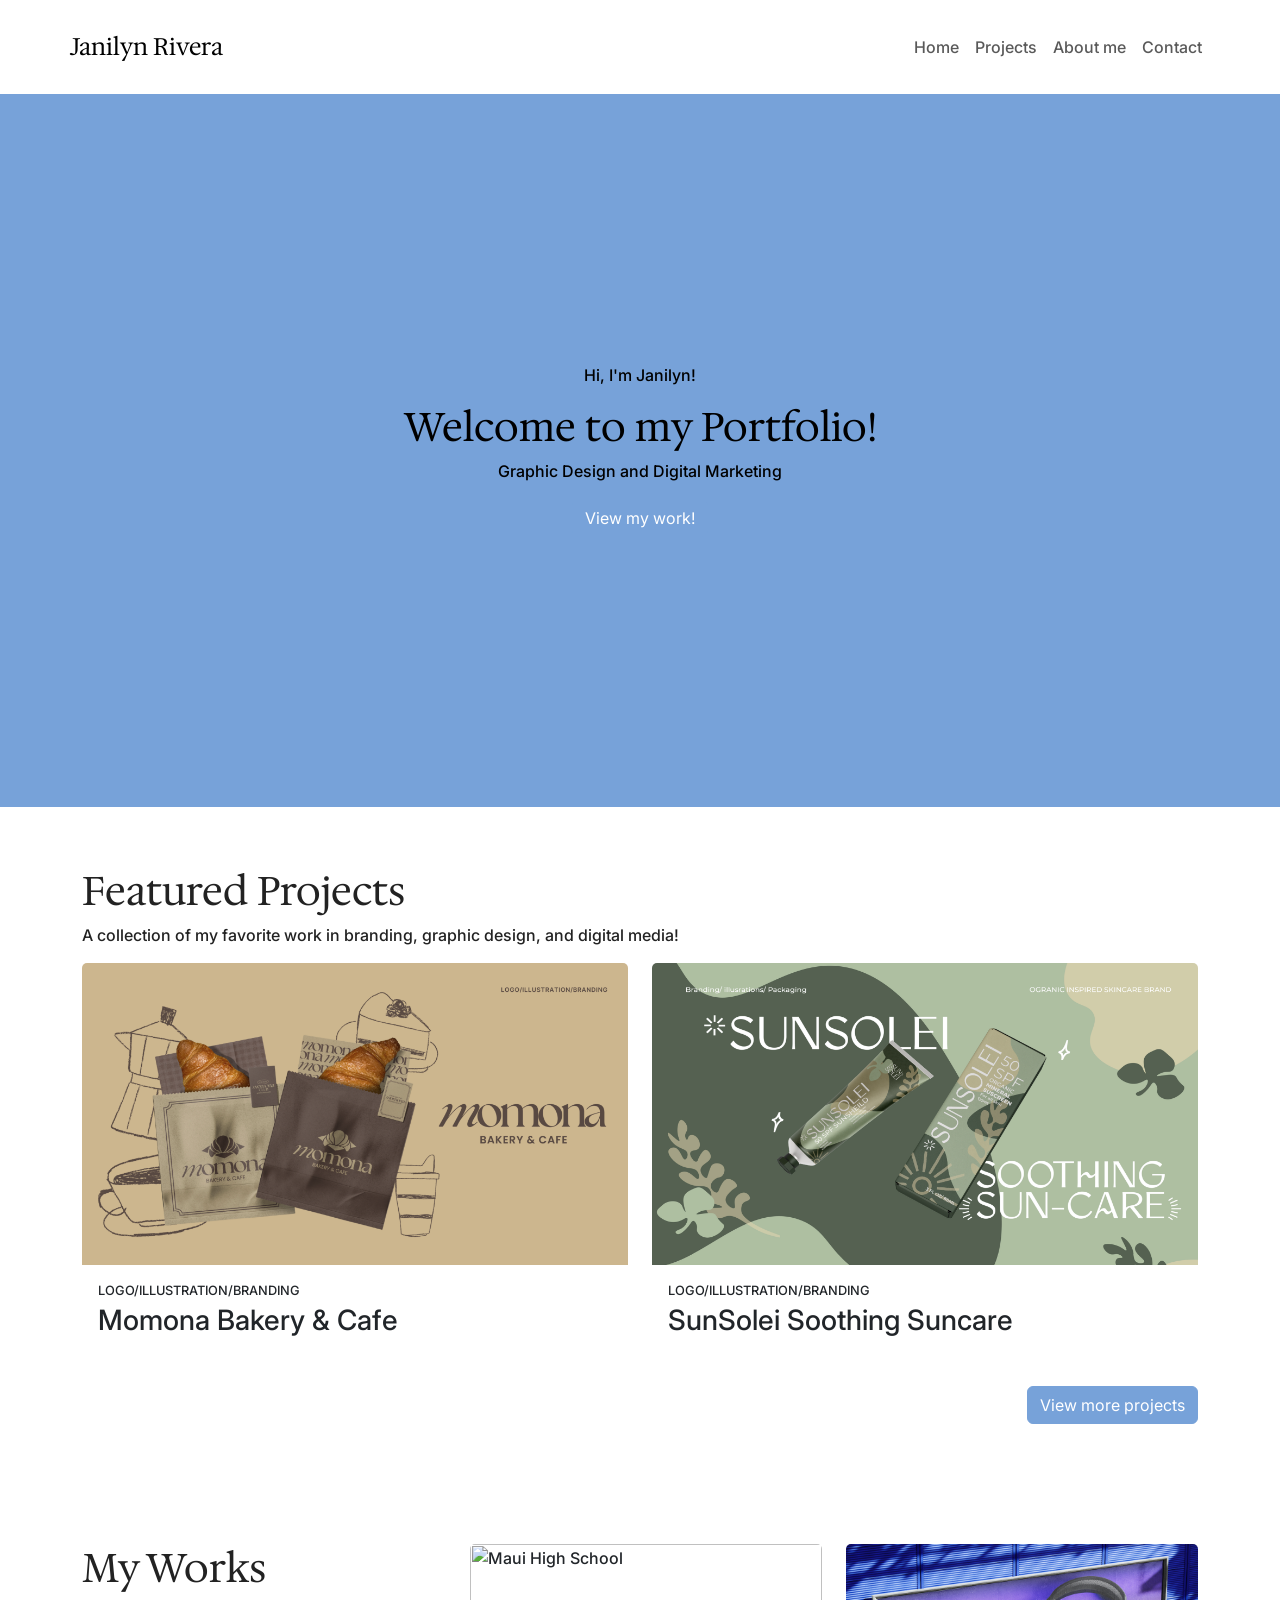
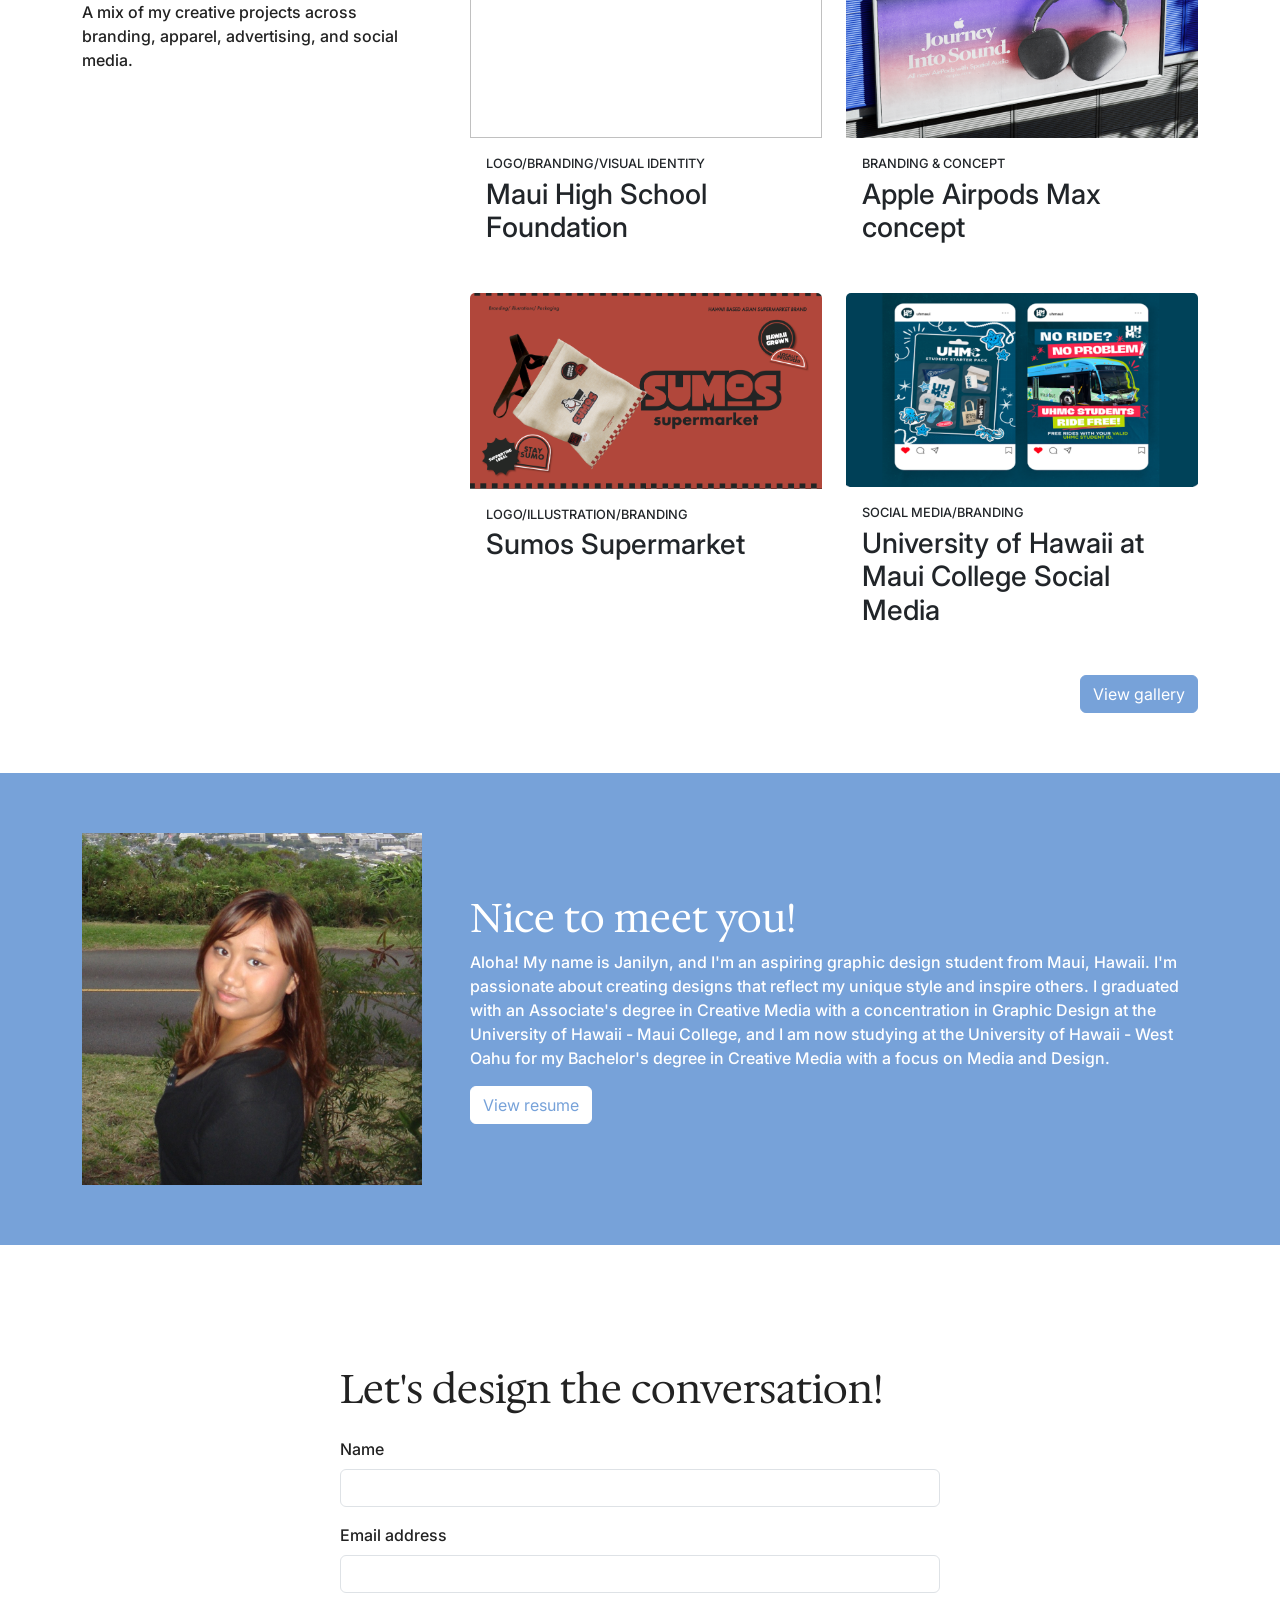
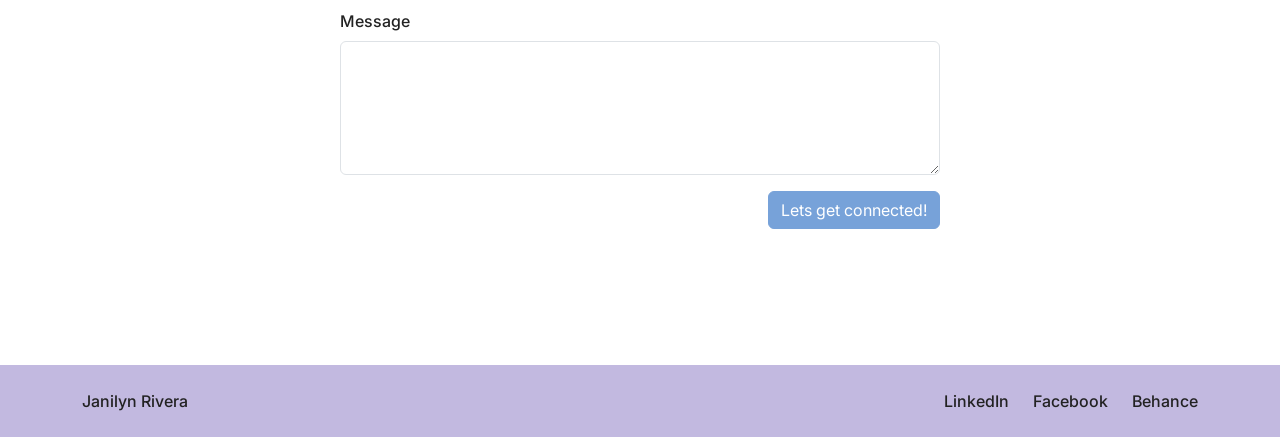
==== index.html @ 54dec03b "Add files via upload" ====
<html lang="en">
<head>
    <!-- REQUIRED: Meta Tags -->
    <meta charset="UTF-8">
    <meta name="viewport" content="width=device-width, initial-scale=1.0">

    <!-- REQUIRED: Page Title -->
    <title>Janilyn Rivera Portfolio</title>

    <!-- REQUIRED: Bootstrap CSS -->
    <link href="https://cdn.jsdelivr.net/npm/bootstrap@5.3.3/dist/css/bootstrap.min.css" rel="stylesheet" integrity="sha384-QWTKZyjpPEjISv5WaRU9OFeRpok6YctnYmDr5pNlyT2bRjXh0JMhjY6hW+ALEwIH" crossorigin="anonymous">

    <!-- REQUIRED: Your Custom CSS-->
    <link rel="stylesheet" href="css/style.css">

    <!-- REQUIRED: Google Font API -->
     <link href="https://fonts.googleapis.com/css2?family=Hedvig+Letters+Serif&family=Inter:wght@500;600&display=swap" rel="stylesheet">
</head>

<body>
<!-- Header Section -->
<header class="py-3">
    <nav class="navbar navbar-expand-lg container">
        <!-- Logo -->
        <a class="navbar-brand" href="#home">Janilyn Rivera</a>
        <button class="navbar-toggler" type="button" data-bs-toggle="collapse" data-bs-target="#navbarNav"
            aria-controls="navbarNav" aria-expanded="false" aria-label="Toggle navigation">
            <span class="navbar-toggler-icon"></span>
        </button>
        <div class="collapse navbar-collapse" id="navbarNav">
            <ul class="navbar-nav ms-auto">
                <!-- Menu Links -->
                <li class="nav-item"><a class="nav-link" href="#home">Home</a></li>
                <li class="nav-item"><a class="nav-link" href="Gallery.html">Projects</a></li>
                <li class="nav-item"><a class="nav-link" href="#about">About me</a></li>
                <li class="nav-item"><a class="nav-link" href="#contact">Contact</a></li>
            </ul>
        </div>
    </nav>
</header>

<!-- Start of Hero Section -->
<section class="hero">
  <div class="container text-center">
    <p>Hi, I'm Janilyn!</p>
         <h1>Welcome to my Portfolio!</h1>
      <p>Graphic Design and Digital Marketing</p>
          <a class="btn btn-primary" href="Gallery.html" role="button">View my work!</a>
  </div>
</section>
<!-- End of Hero Section -->

<!-- Start of Featured Projects Section -->
<section class="projects" id="featured-projects">
  <div class="container">

    <h1>Featured Projects</h1>
    <p>A collection of my favorite work in branding, graphic design, and digital media!</p>
    <div class="row row-cols-1 row-cols-md-2 g-4">

      <!-- Start of Card -->
      <div class="col">
        <a href="momona.html" class="project-link">
          <div class="card h-100">
            <img src="images/Momona.jpg" class="card-img-top" alt="Momona Bakery & Cafe">
            <div class="card-body">
              <p class="kicker">Logo/illustration/branding</p>
              <h3 class="card-title">Momona Bakery & Cafe</h3>
            </div>
          </div>
        </a>
      </div>
      <!-- End of Card -->

      <!-- Start of Card -->
      <div class="col">
        <a href="sunsolei.html" class="project-link">
          <div class="card h-100">
            <img src="images/SunSolei.jpg" class="card-img-top" alt="SunSolei">
            <div class="card-body">
              <p class="kicker">Logo/illustration/branding</p>
              <h3 class="card-title">SunSolei Soothing Suncare</h3>
            </div>
          </div>
        </a>
      </div>
      <!-- End of Card -->

    </div> <!-- closes the cards row -->

    <!-- Button, bottom right -->
    <div class="text-end mt-4">
      <a class="btn btn-primary" href="Gallery.html" role="button">View more projects</a>
    </div>

  </div> <!-- closes container -->
</section>
<!-- End of Featured Projects Section -->
</section>

<!-- Start of Projects Section -->
<section class="projects" id="projects">
  <div class="container">
    <div class="row g-5 align-items-start">

      <div class="col-lg-4">
        <h1>My Works</h1>
        <p>A mix of my creative projects across branding, apparel, advertising, and social media.</p>
      </div>

      <div class="col-lg-8">
        <div class="row row-cols-1 row-cols-md-2 g-4">

          <!-- Start of Card -->
          <div class="col">
            <a href="#" class="project-link">
              <div class="card h-100">
                <img src="images/MauiHighSchool.jpg" class="card-img-top" alt="Maui High School">
                <div class="card-body">
                  <p class="kicker">Logo/branding/Visual Identity</p>
                  <h3 class="card-title">Maui High School Foundation</h3>
                </div>
              </div>
            </a>
          </div>
          <!-- End of Card -->

          <!-- Start of Card -->
          <div class="col">
            <a href="#" class="project-link">
              <div class="card h-100">
                <img src="images/Apple.jpg" class="card-img-top" alt="Apple">
                <div class="card-body">
                  <p class="kicker">Branding & concept</p>
                  <h3 class="card-title">Apple Airpods Max concept</h3>
                </div>
              </div>
            </a>
          </div>
          <!-- End of Card -->

          <!-- Start of Card -->
          <div class="col">
            <a href="#" class="project-link">
              <div class="card h-100">
                <img src="images/Sumos.jpg" class="card-img-top" alt="Sumos Supermarket">
                <div class="card-body">
                  <p class="kicker">Logo/illustration/branding</p>
                  <h3 class="card-title">Sumos Supermarket</h3>
                </div>
              </div>
            </a>
          </div>
          <!-- End of Card -->

          <!-- Start of Card -->
          <div class="col">
            <a href="#" class="project-link">
              <div class="card h-100">
                <img src="images/UHMAUI.png" class="card-img-top" alt="University of Hawaii at Maui">
                <div class="card-body">
                  <p class="kicker">Social Media/branding</p>
                  <h3 class="card-title">University of Hawaii at Maui College Social Media</h3>
                </div>
              </div>
            </a>
          </div>
          <!-- End of Card -->

        </div> <!-- closes the cards row -->

        <!-- Button, bottom right -->
        <div class="text-end mt-4">
          <a class="btn btn-primary" href="Gallery.html" role="button">View gallery</a>
        </div>

      </div> <!-- closes col-lg-8 -->

    </div>
  </div>
</section>
<!-- End of Projects Section -->

<!-- End of Projects Section -->
</section>
<!-- End of Projects Section -->

<!-- Start of About Me Section -->
<section class="about-me" id="about">
  <div class="container">
    <div class="row g-5 align-items-center">

      <!-- LEFT: photo -->
      <div class="col-md-4 text-center">
        <img src="images/JanilynRivera.jpg"
             alt="Janilyn Rivera"
             class="img-fluid">
      </div>

      <!-- RIGHT: heading, paragraph, button -->
      <div class="col-md-8">
        <h1>Nice to meet you!</h1>
        <p>Aloha! My name is Janilyn, and I'm an aspiring graphic design student from Maui, Hawaii. I'm passionate about creating designs that reflect my unique style and inspire others. I graduated with an Associate's degree in Creative Media with a concentration in Graphic Design at the University of Hawaii - Maui College, and I am now studying at the University of Hawaii - West Oahu for my Bachelor's degree in Creative Media with a focus on Media and Design.</p>
        <a class="btn btn-primary" href="#" role="button">View resume</a>
      </div>

    </div>
  </div>
</section>
<!-- End of About Me Section -->

<!-- Start of Contact Section -->
<section class="contact">

<!-- Start of Contact Section -->
<section class="contact" id="contact">
  <div class="container">

    <!-- One box holds the heading AND the form -->
    <div class="contact-form mx-auto">

      <h1>Let's design the conversation!</h1>

      <form class="mt-4" action="https://formspree.io/f/YOUR_FORM_ID" method="POST">

        <div class="mb-3">
          <label for="name" class="form-label">Name</label>
          <input type="text" class="form-control" id="name" name="name" required>
        </div>

        <div class="mb-3">
          <label for="email" class="form-label">Email address</label>
          <input type="email" class="form-control" id="email" name="email" required>
        </div>

        <div class="mb-3">
          <label for="message" class="form-label">Message</label>
          <textarea class="form-control" id="message" name="message" rows="5" required></textarea>
        </div>

        <div class="text-end">
          <button type="submit" class="btn btn-primary">Lets get connected!</button>
        </div>

      </form>

    </div>
  </div>
</section>
<!-- End of Contact Section -->

</section>
<!-- End of Contact Section -->

  <!-- Start of Footer Section -->
<footer class="footer">
  <div class="container d-flex flex-wrap justify-content-between align-items-center">

    <span class="footer-name">Janilyn Rivera</span>

    <div class="footer-links d-flex gap-4">
      <a href="https://www.linkedin.com" target="_blank" rel="noopener">LinkedIn</a>
      <a href="https://www.facebook.com" target="_blank" rel="noopener">Facebook</a>
      <a href="https://www.behance.net" target="_blank" rel="noopener">Behance</a>
    </div>

  </div>
</footer>
<!-- End of Footer Section -->

</section>
<!-- End of Footer Section -->

    <!-- REQUIRED: Javascript -->
    <script src="https://cdn.jsdelivr.net/npm/bootstrap@5.3.3/dist/js/bootstrap.bundle.min.js" integrity="sha384-YvpcrYf0tY3lHB60NNkmXc5s9fDVZLESaAA55NDzOxhy9GkcIdslK1eN7N6jIeHz" crossorigin="anonymous"></script>
</body>

</html>
---- css/style.css ----
:root {
  --main-color: #77A2D9;  
  --about-bg: #77A2D9;
  --footer-bg: #C2B9E0;
  --button-color: #77A2D9;        /* change this for all non-white buttons */
  --button-hover-color: #3d669a;  /* darker shade for hover */
  --text-color: #222222;
  --bg-color: #ffffff;
}

body {
  font-family: 'Inter', sans-serif;
  font-weight: 500;
  color: var(--text-color);
  background-color: var(--bg-color);
}

h1 {
  font-family: 'Hedvig Letters Serif', serif;
  font-weight: 400;
}

h2 {
  font-family: 'Inter', sans-serif;
  font-weight: 600;
}

p {
  font-family: 'Inter', sans-serif;
  font-weight: 500;
}

/* Have title */
.navbar-brand {
  font-family: 'Hedvig Letters Serif', serif;
  font-weight: 400;
  font-size: 1.5rem;
}


 /* Hero */
.hero {
  background-color: var(--main-color);   /* fallback if the image doesn't load */
  background-image: url('../images/heading.jpg');
  background-size: cover;
  background-position: center;
  background-repeat: no-repeat;

  aspect-ratio: 1724 / 960;  
  min-height: 300px;         

  display: flex;
  align-items: center;        
  justify-content: center;
  padding: 0;                 
  color: black;
}

/* Sections */
.projects,
.about-me,
.contact {
  padding: 60px 0;
}

/* Buttons */
.btn-primary {
  background-color: var(--button-color);
  border-color: var(--button-color);
  color: white;
}

.btn-primary:hover {
  background-color: var(--button-hover-color);
  border-color: var(--button-hover-color);
  color: white;
}

/* Cards */
.card {
  border: none;
}

a:has(.card) {
  text-decoration: none;
  color: inherit;
}

.project-link {
  display: block;
  text-decoration: none;
  color: inherit;
}

.kicker {
  font-size: 0.8rem;
  text-transform: uppercase;
  margin-bottom: 4px;
}

/* About me */
.about-me {
  background-color: var(--about-bg);
}

.about-me h1,
.about-me p {
  color: white;
}

/* About me button */
.about-me .btn-primary {
  background-color: white;
  color: var(--about-bg);
  border-color: white;
}

.about-me .btn-primary:hover {
  background-color: #f0f0f0;
  color: var(--about-bg);
  border-color: #f0f0f0;
}

/* Contact form */
.contact-form {
  max-width: 600px;
}

/* Footer */
.footer {
  padding: 24px 0;
  background-color: var(--footer-bg);
  color: var(--text-color);
}

.footer-links a {
  color: var(--text-color);
  text-decoration: none;
}

.footer-links a:hover {
  text-decoration: underline;
}
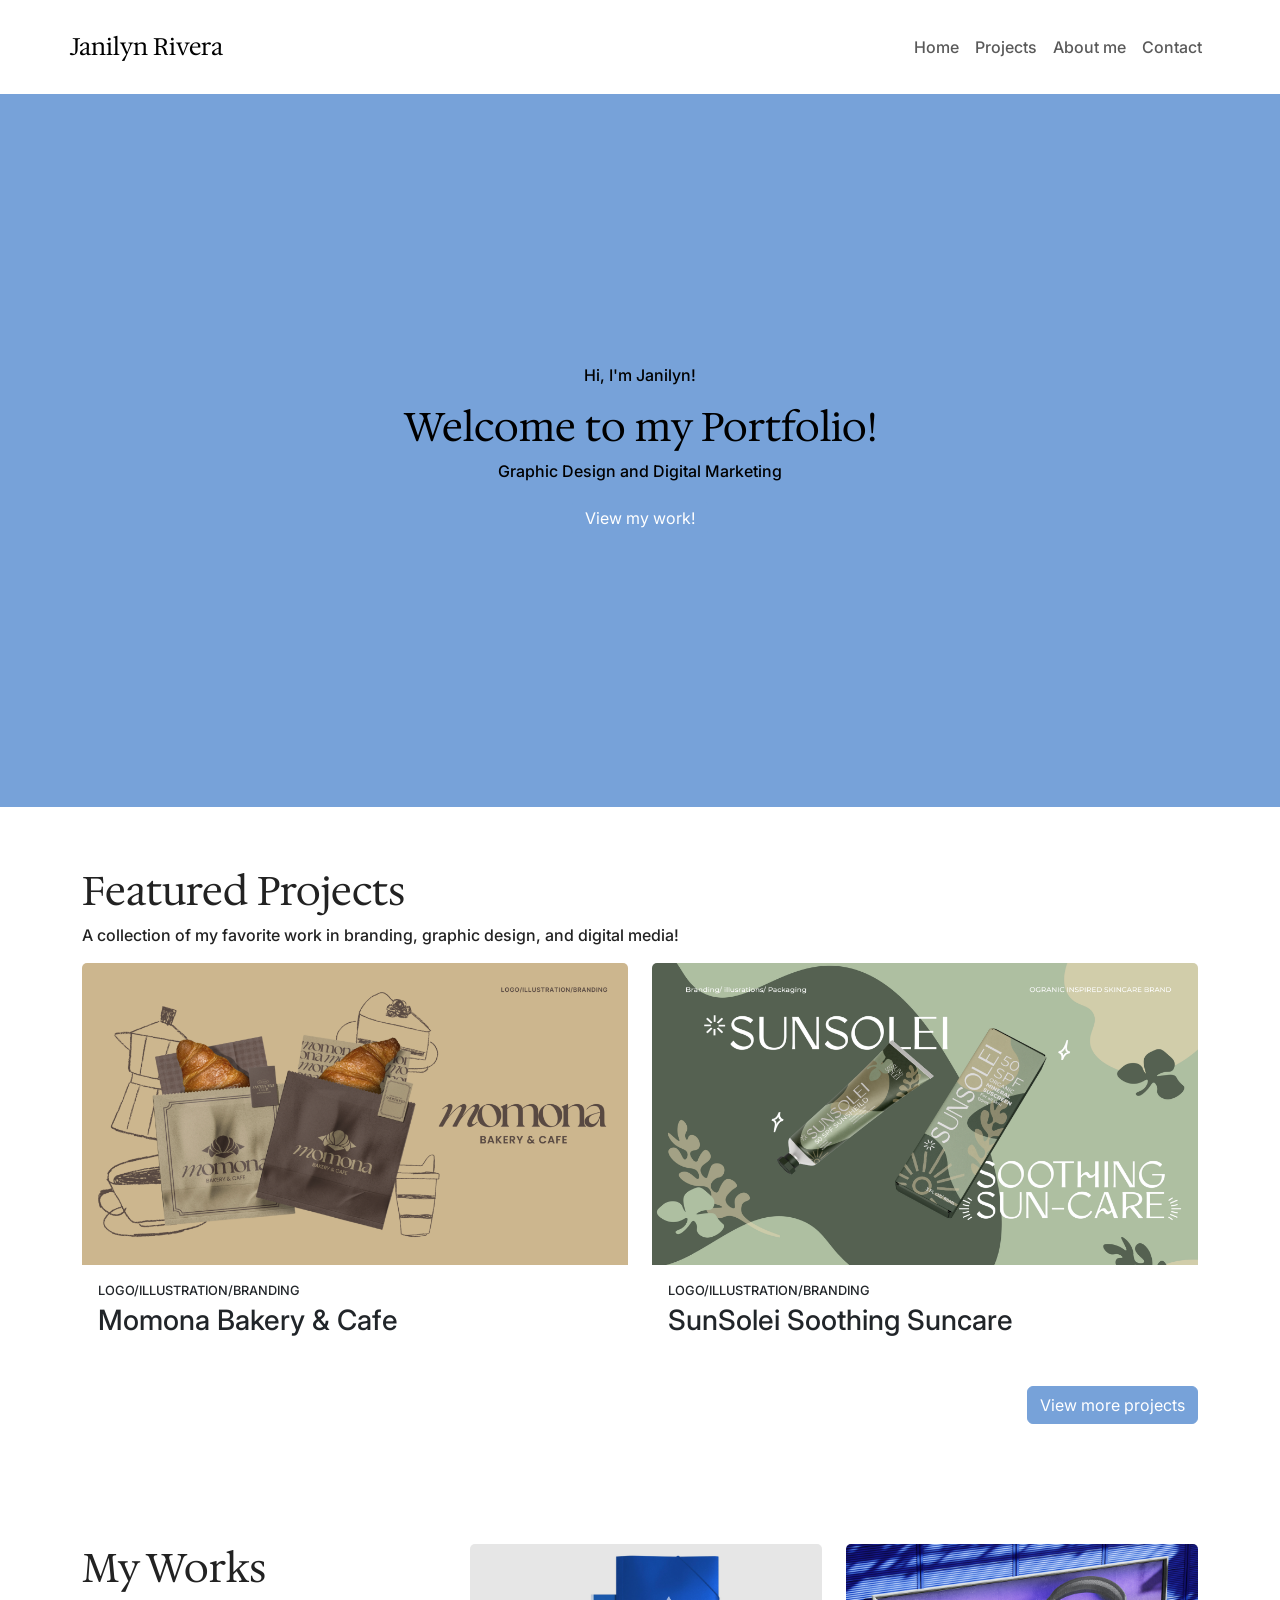
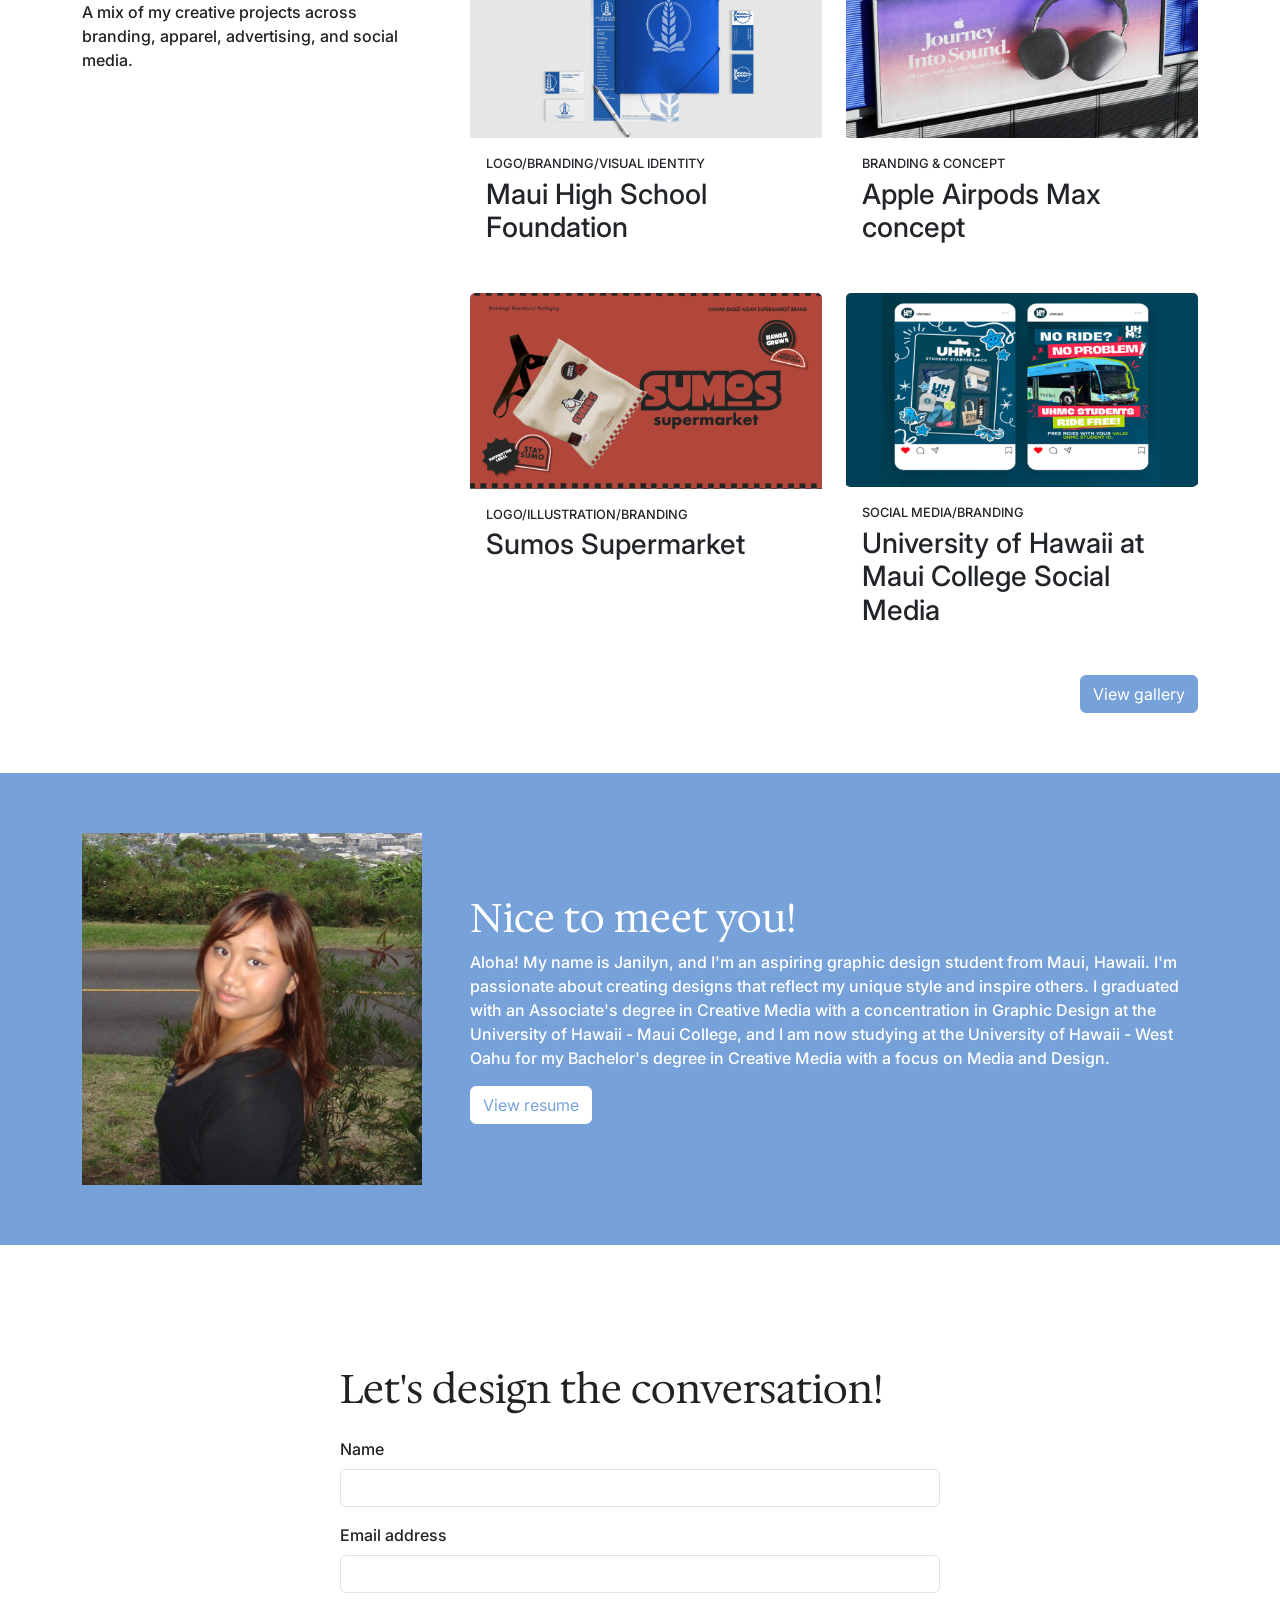
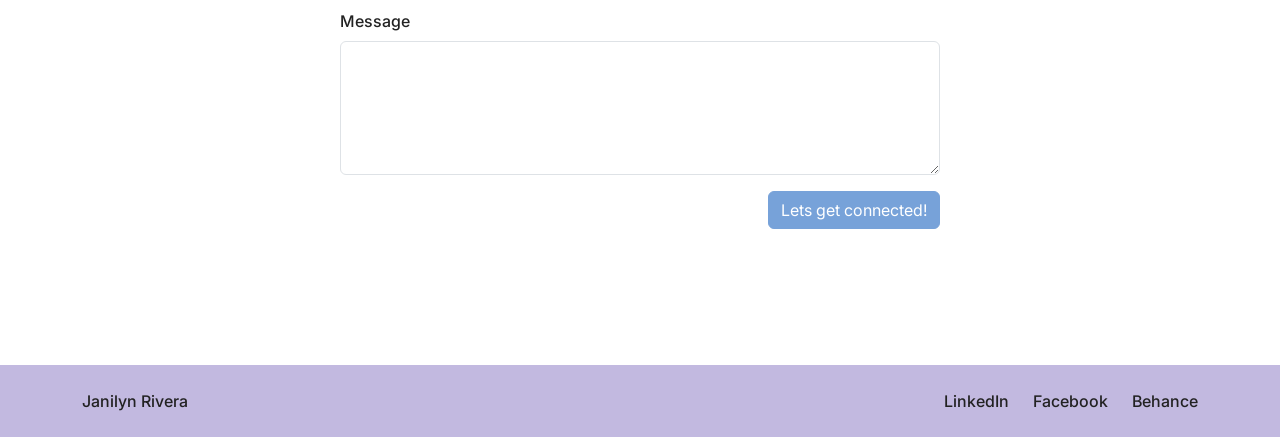
==== commit e3efe75d: "Fix image filename case for Maui High School" ====
--- a/index.html
+++ b/index.html
@@ -116,7 +116,7 @@
           <div class="col">
             <a href="#" class="project-link">
               <div class="card h-100">
-                <img src="images/MauiHighSchool.jpg" class="card-img-top" alt="Maui High School">
+                <img src="images/MauiHighschool.jpg" class="card-img-top" alt="Maui High School">
                 <div class="card-body">
                   <p class="kicker">Logo/branding/Visual Identity</p>
                   <h3 class="card-title">Maui High School Foundation</h3>
@@ -276,4 +276,4 @@
     <script src="https://cdn.jsdelivr.net/npm/bootstrap@5.3.3/dist/js/bootstrap.bundle.min.js" integrity="sha384-YvpcrYf0tY3lHB60NNkmXc5s9fDVZLESaAA55NDzOxhy9GkcIdslK1eN7N6jIeHz" crossorigin="anonymous"></script>
 </body>
 
-</html>+</html>
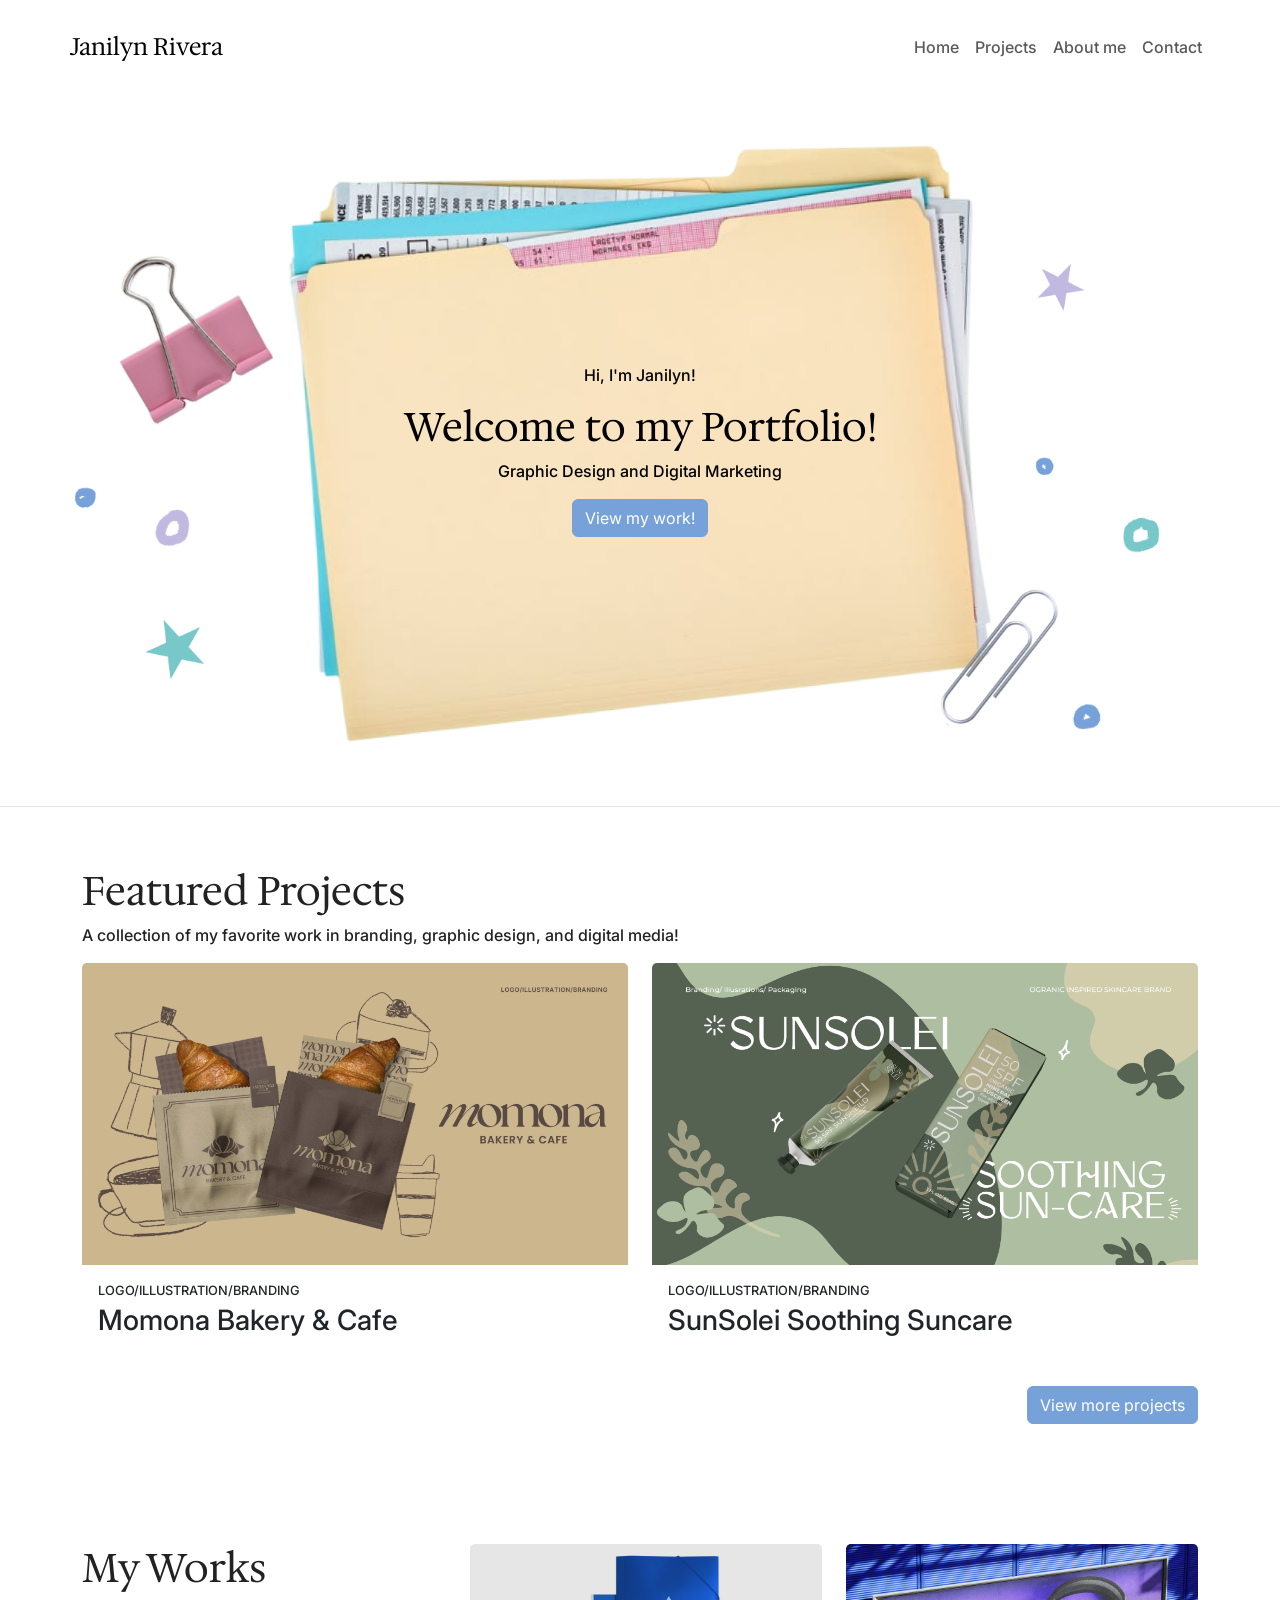
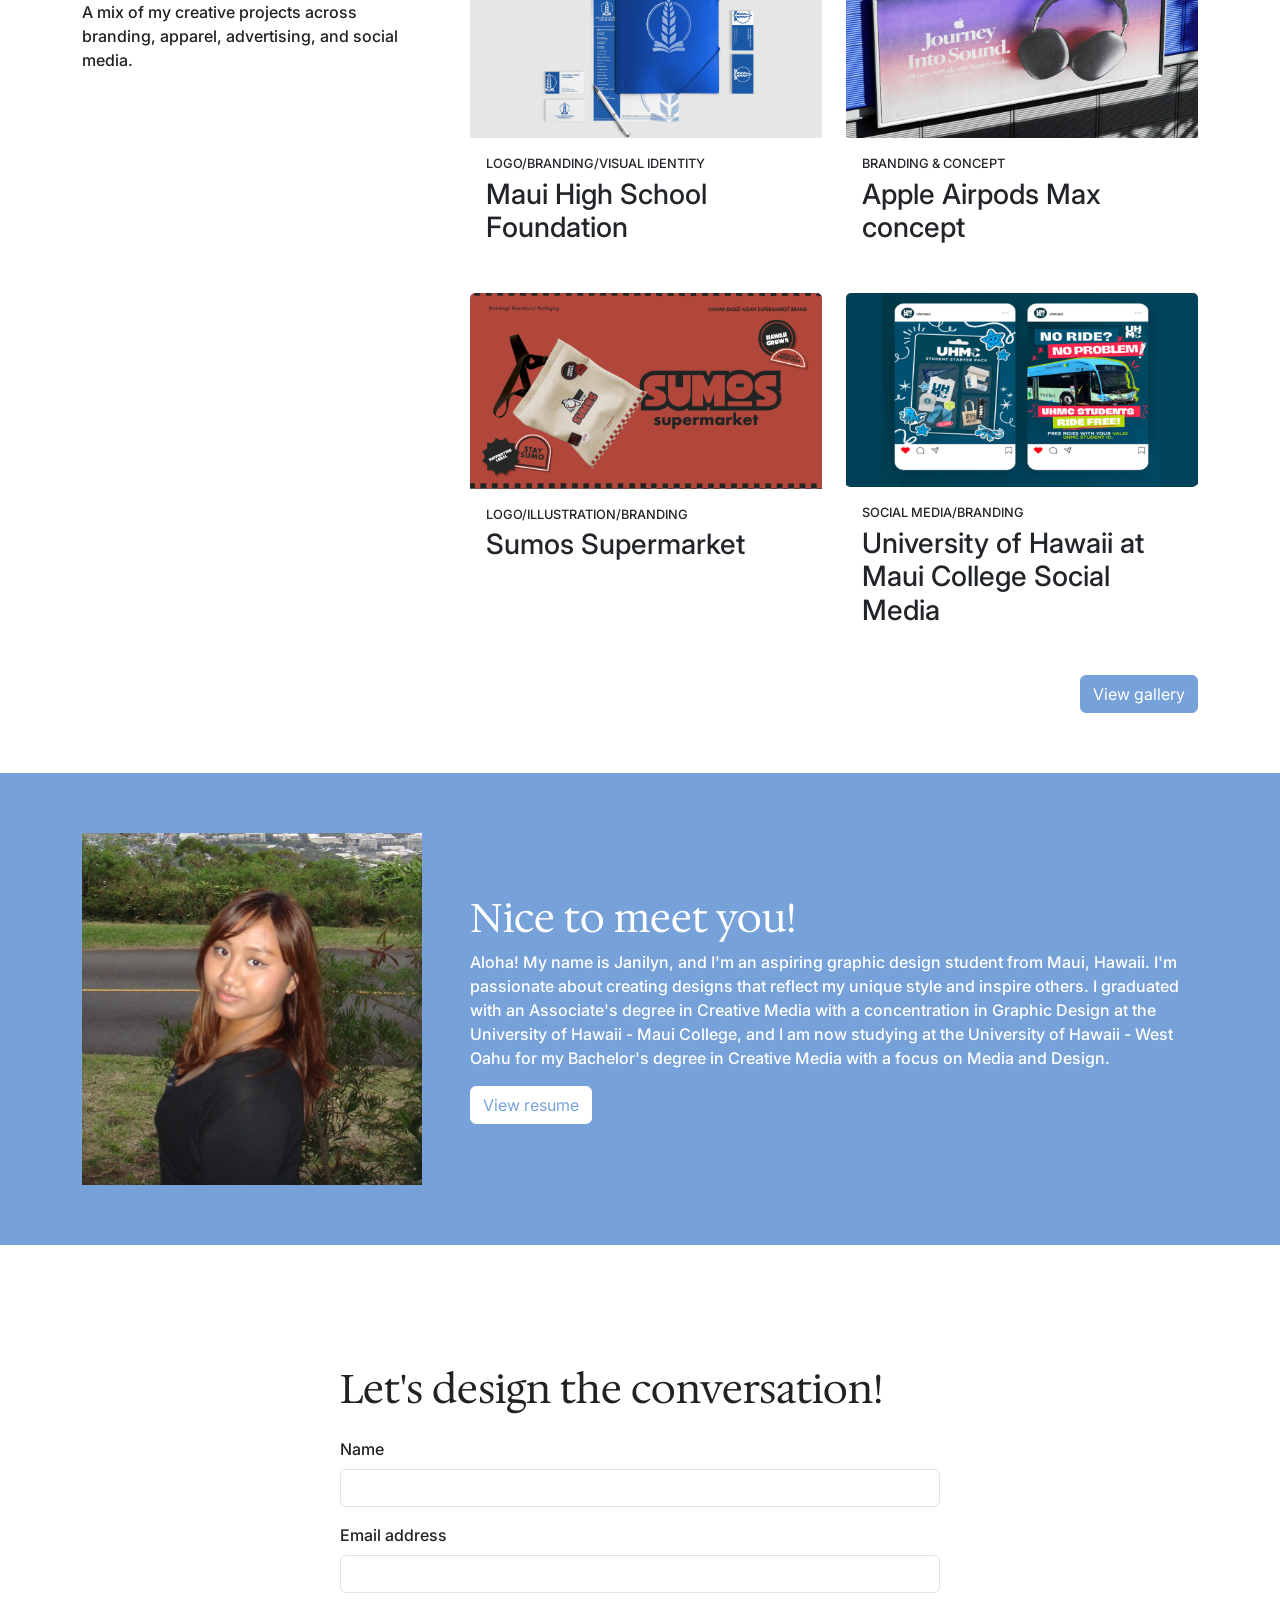
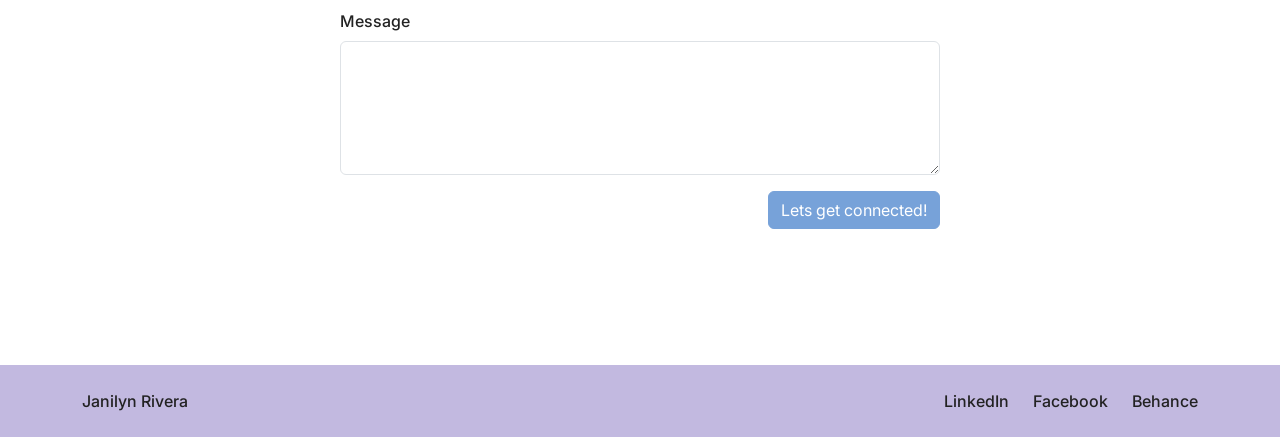
==== commit 78f8546b: "Correct link case for Sunsolei.html" ====
--- a/index.html
+++ b/index.html
@@ -75,7 +75,7 @@
 
       <!-- Start of Card -->
       <div class="col">
-        <a href="sunsolei.html" class="project-link">
+        <a href="Sunsolei.html" class="project-link">
           <div class="card h-100">
             <img src="images/SunSolei.jpg" class="card-img-top" alt="SunSolei">
             <div class="card-body">
--- a/css/style.css
+++ b/css/style.css
@@ -41,7 +41,7 @@
  /* Hero */
 .hero {
   background-color: var(--main-color);   /* fallback if the image doesn't load */
-  background-image: url('../images/heading.jpg');
+  background-image: url('../images/Heading.jpg');
   background-size: cover;
   background-position: center;
   background-repeat: no-repeat;
@@ -140,4 +140,4 @@
 
 .footer-links a:hover {
   text-decoration: underline;
-}+}
